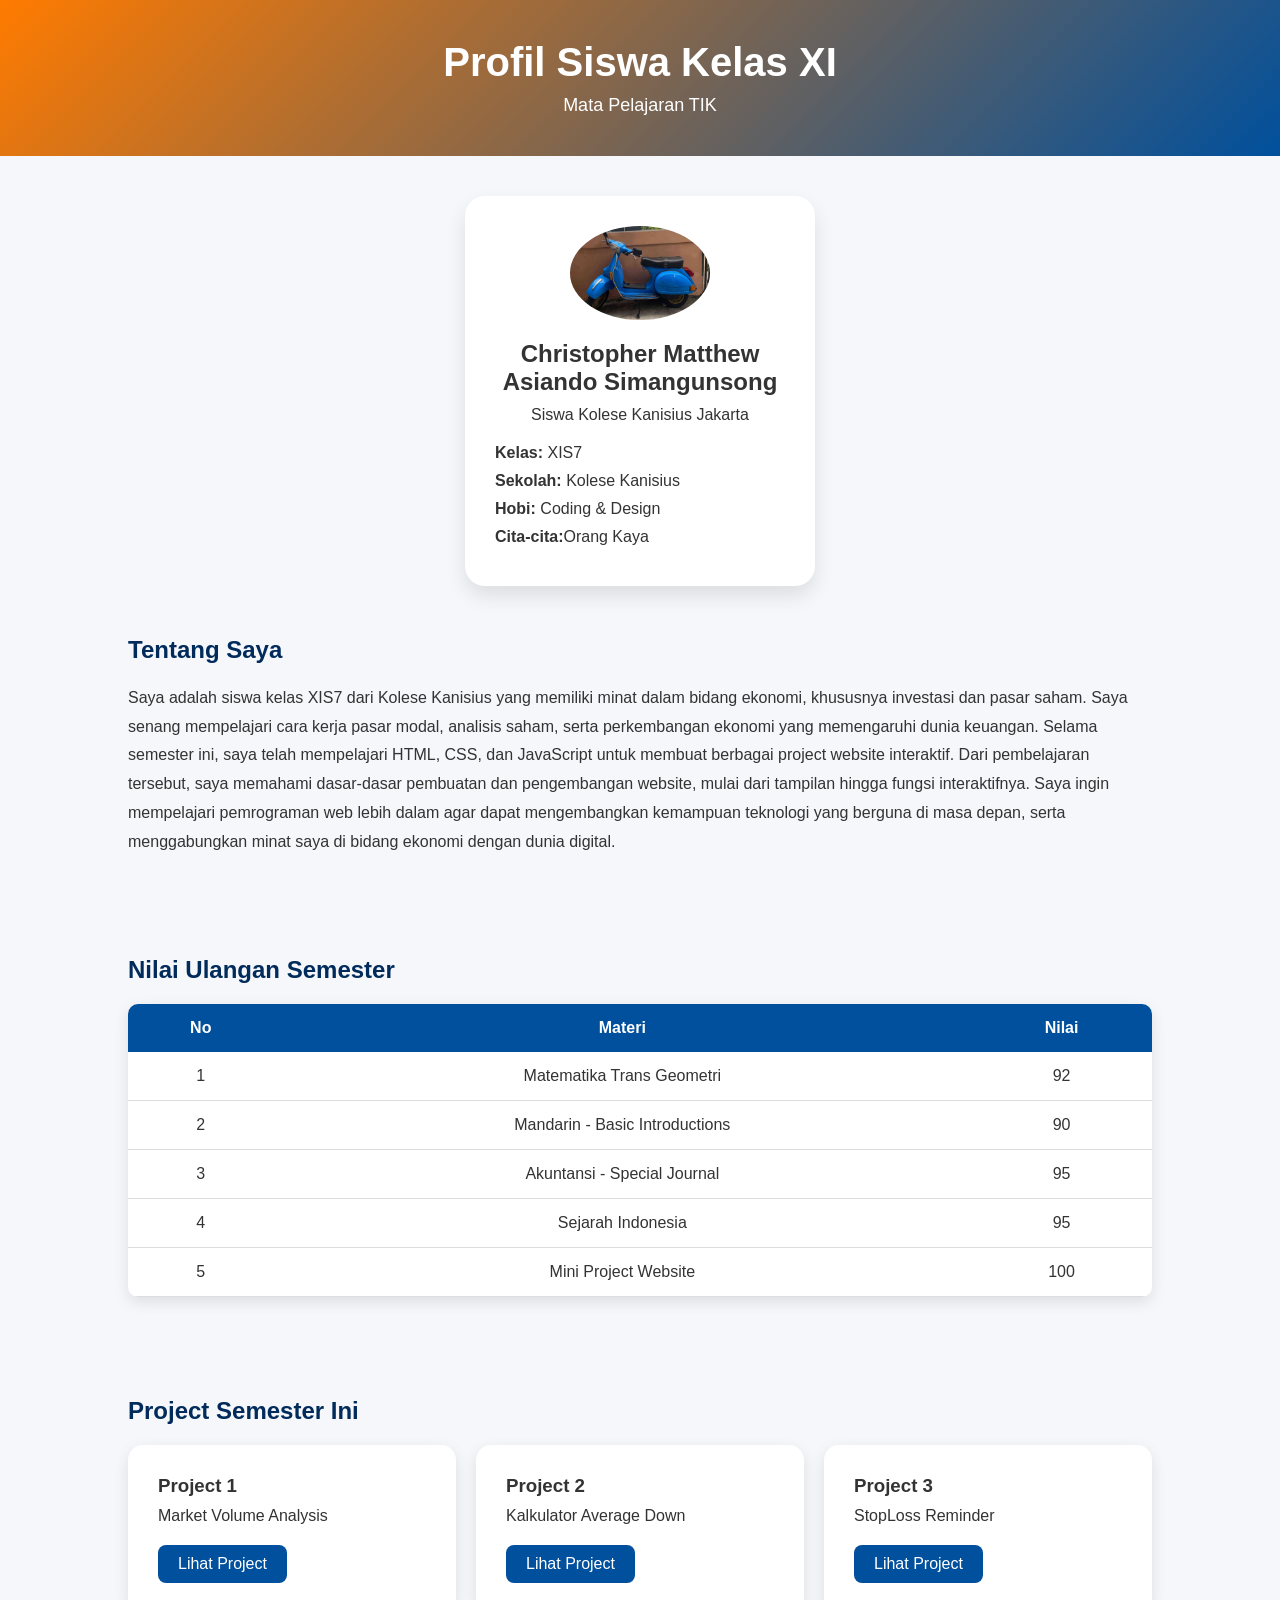
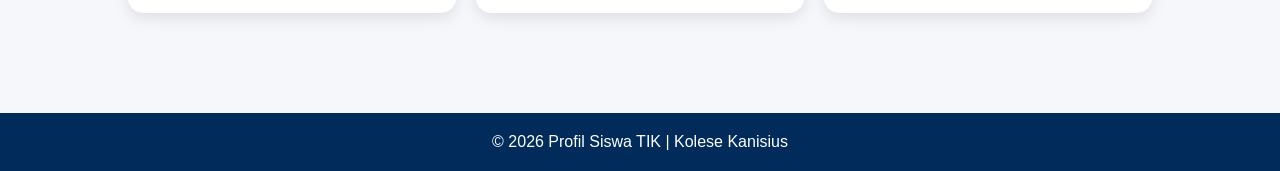
==== index.html @ a63e7441 "Add files via upload" ====
<html lang="id"><head>
  <meta charset="UTF-8">
  <meta name="viewport" content="width=device-width, initial-scale=1.0">
  <title>Profil Siswa TIK</title>
  <link rel="stylesheet" href="style.css">
</head>
<body>

  <header>
    <h1>Profil Siswa Kelas XI</h1>
    <p>Mata Pelajaran TIK</p>
  </header>

  <!-- PROFILE -->
  <section class="profile">
    <div class="profile-card">
      <img src="coolvespa.jpg" alt="Foto Profil">

      <h2>Christopher Matthew Asiando Simangunsong</h2>
      <p>Siswa Kolese Kanisius Jakarta</p>

      <div class="biodata">
        <p><strong>Kelas:</strong> XIS7</p>
        <p><strong>Sekolah:</strong> Kolese Kanisius</p>
        <p><strong>Hobi:</strong> Coding &amp; Design</p>
        <p><strong>Cita-cita:</strong>Orang Kaya</p>
      </div>
    </div>
  </section>

  <!-- DESKRIPSI -->
  <section class="about">
    <h2>Tentang Saya</h2>
    <p>
     Saya adalah siswa kelas XIS7 dari Kolese Kanisius yang memiliki minat dalam bidang ekonomi, khususnya investasi dan pasar saham. Saya senang mempelajari cara kerja pasar modal, analisis saham, serta perkembangan ekonomi yang memengaruhi dunia keuangan. Selama semester ini, saya telah mempelajari HTML, CSS, dan JavaScript untuk membuat berbagai project website interaktif. Dari pembelajaran tersebut, saya memahami dasar-dasar pembuatan dan pengembangan website, mulai dari tampilan hingga fungsi interaktifnya. Saya ingin mempelajari pemrograman web lebih dalam agar dapat mengembangkan kemampuan teknologi yang berguna di masa depan, serta menggabungkan minat saya di bidang ekonomi dengan dunia digital.
    </p>
  </section>

  <!-- NILAI -->
  <section class="nilai">
    <h2>Nilai Ulangan Semester</h2>

    <table>
      <thead>
        <tr>
          <th>No</th>
          <th>Materi</th>
          <th>Nilai</th>
        </tr>
      </thead>

      <tbody>
        <tr>
          <td>1</td>
          <td>Matematika Trans Geometri</td>
          <td>92</td>
        </tr>

        <tr>
          <td>2</td>
          <td>Mandarin - Basic Introductions</td>
          <td>90</td>
        </tr>

        <tr>
          <td>3</td>
          <td>Akuntansi - Special Journal</td>
          <td>95</td>
        </tr>

        <tr>
          <td>4</td>
          <td>Sejarah Indonesia</td>
          <td>95</td>
        </tr>

        <tr>
          <td>5</td>
          <td>Mini Project Website</td>
          <td>100</td>
        </tr>
      </tbody>
    </table>
  </section>

  <!-- PROJECT -->
  <section class="projects">
    <h2>Project Semester Ini</h2>

    <div class="project-container">

      <div class="project-card">
        <h3>Project 1</h3>
        <p>Market Volume Analysis</p>
        <a href="project1.html">Lihat Project</a>
      </div>

      <div class="project-card">
        <h3>Project 2</h3>
        <p>Kalkulator Average Down </p>
        <a href="project2.html">Lihat Project</a>
      </div>

      <div class="project-card">
        <h3>Project 3</h3>
        <p>StopLoss Reminder</p>
        <a href="project3.html">Lihat Project</a>
      </div>

    </div>
  </section>

  <footer>
    <p>© 2026 Profil Siswa TIK | Kolese Kanisius</p>
  </footer>

  <script src="script.js"></script>


</body></html>
---- style.css ----
*{
  margin:0;
  padding:0;
  box-sizing:border-box;
  font-family:Arial, Helvetica, sans-serif;
}

body{
  background:#f5f7fb;
  color:#333;
}

header{
  background:linear-gradient(135deg,#ff7b00,#00509d);
  color:white;
  text-align:center;
  padding:40px 20px;
}

header h1{
  font-size:40px;
}

header p{
  margin-top:10px;
  font-size:18px;
}

.profile{
  display:flex;
  justify-content:center;
  margin-top:40px;
}

.profile-card{
  background:white;
  width:350px;
  padding:30px;
  border-radius:20px;
  box-shadow:0 10px 20px rgba(0,0,0,0.1);
  text-align:center;
}

.profile-card img{
  width:140px;
  border-radius:50%;
  margin-bottom:20px;
}

.profile-card h2{
  margin-bottom:10px;
}

.biodata{
  margin-top:20px;
  text-align:left;
}

.biodata p{
  margin:10px 0;
}

.about,
.nilai,
.projects{
  padding:50px 10%;
}

.about h2,
.nilai h2,
.projects h2{
  margin-bottom:20px;
  color:#002b5b;
}

.about p{
  line-height:1.8;
}

table{
  width:100%;
  border-collapse:collapse;
  background:white;
  border-radius:10px;
  overflow:hidden;
  box-shadow:0 5px 15px rgba(0,0,0,0.1);
}

table th{
  background:#00509d;
  color:white;
  padding:15px;
}

table td{
  padding:15px;
  text-align:center;
  border-bottom:1px solid #ddd;
}

.project-container{
  display:grid;
  grid-template-columns:repeat(auto-fit,minmax(250px,1fr));
  gap:20px;
}

.project-card{
  background:white;
  padding:30px;
  border-radius:15px;
  box-shadow:0 5px 15px rgba(0,0,0,0.1);
  transition:0.3s;
}

.project-card:hover{
  transform:translateY(-5px);
}

.project-card h3{
  margin-bottom:10px;
}

.project-card p{
  margin-bottom:20px;
}

.project-card a{
  text-decoration:none;
  background:#00509d;
  color:white;
  padding:10px 20px;
  border-radius:8px;
  display:inline-block;
}

.project-card a:hover{
  background:#003f7d;
}

footer{
  background:#002b5b;
  color:white;
  text-align:center;
  padding:20px;
  margin-top:50px;
}

@media(max-width:768px){
  header h1{
    font-size:28px;
  }

  .profile-card{
    width:90%;
  }
}
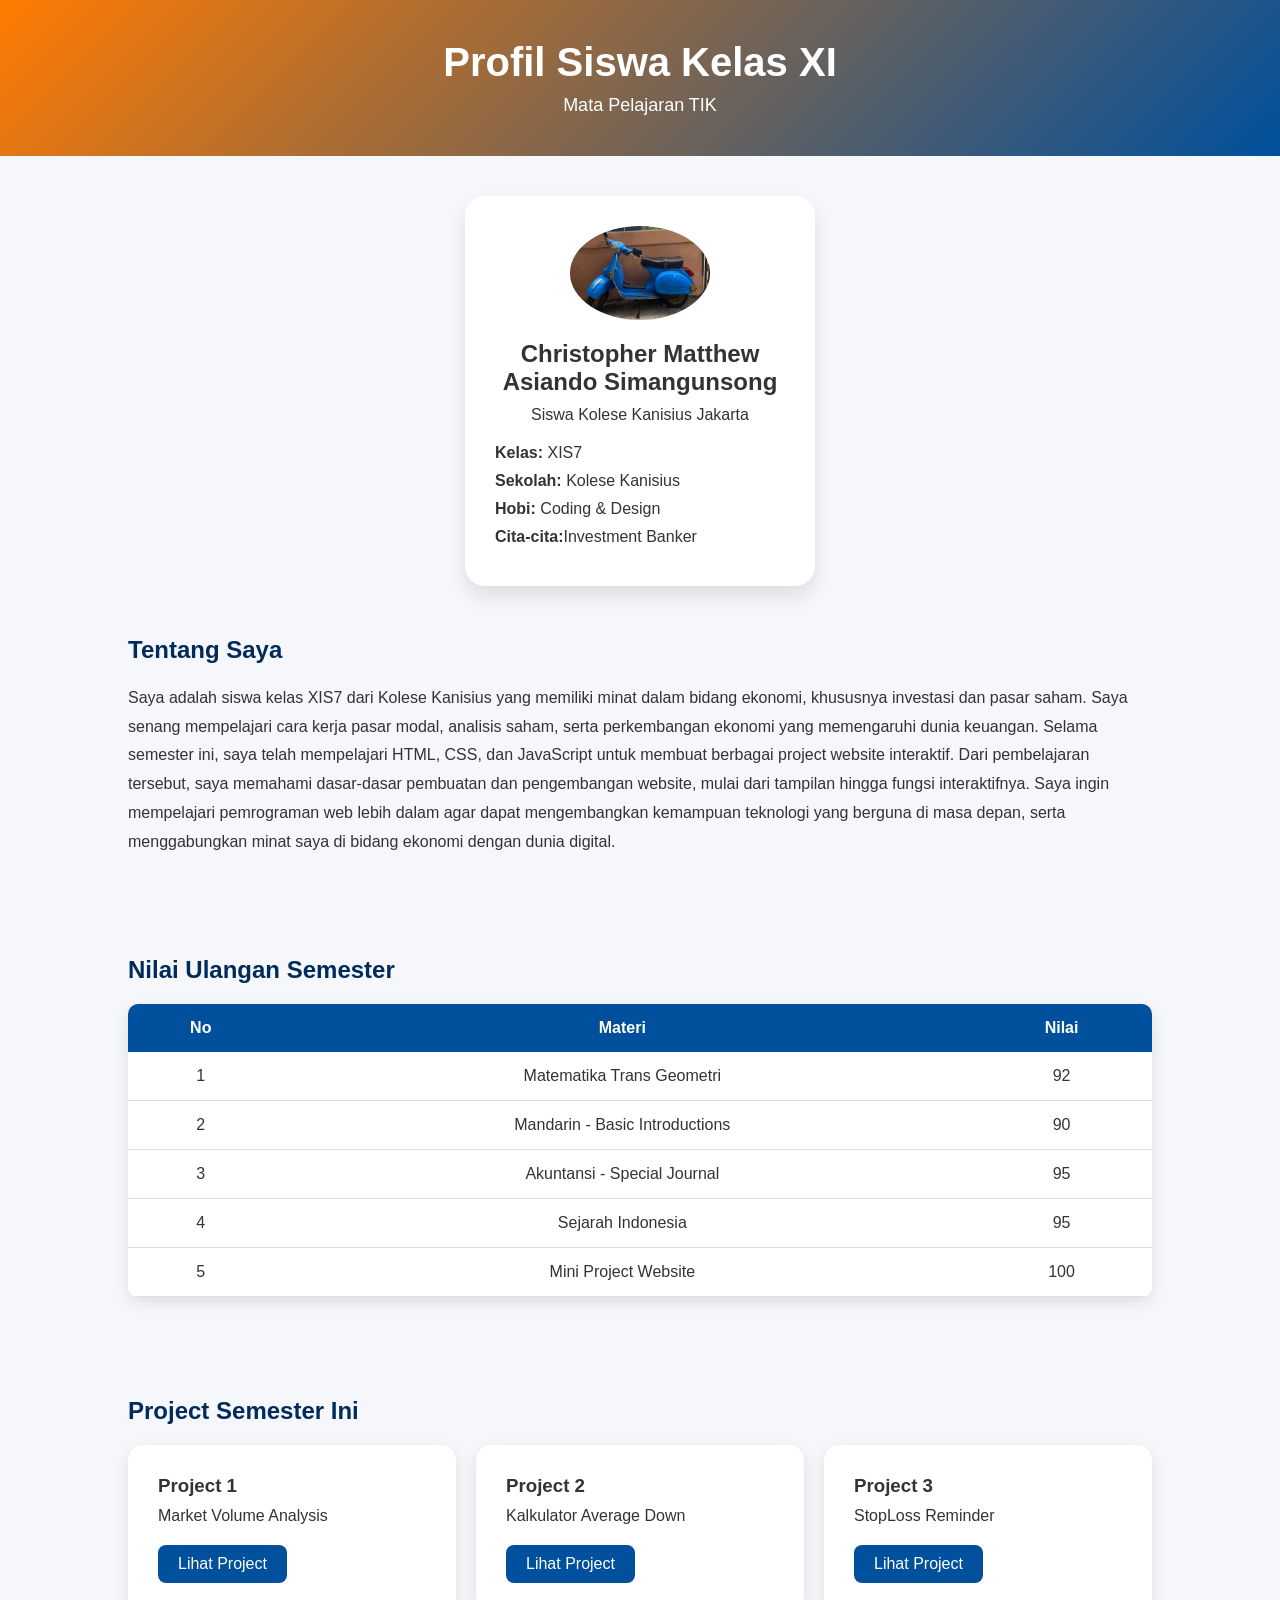
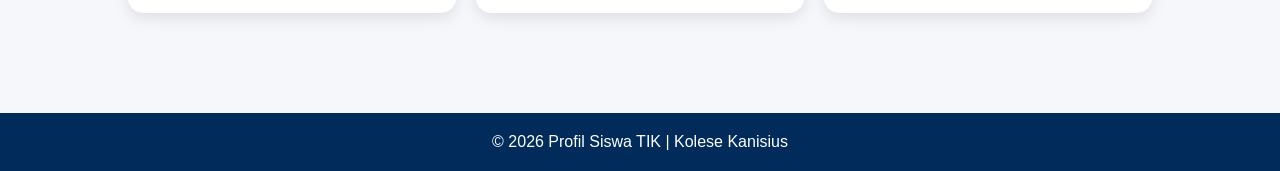
==== commit 9f654146: "Update index.html" ====
--- a/index.html
+++ b/index.html
@@ -23,7 +23,7 @@
         <p><strong>Kelas:</strong> XIS7</p>
         <p><strong>Sekolah:</strong> Kolese Kanisius</p>
         <p><strong>Hobi:</strong> Coding &amp; Design</p>
-        <p><strong>Cita-cita:</strong>Orang Kaya</p>
+        <p><strong>Cita-cita:</strong>Investment Banker</p>
       </div>
     </div>
   </section>
@@ -117,4 +117,4 @@
   <script src="script.js"></script>
 
 
-</body></html>+</body></html>
